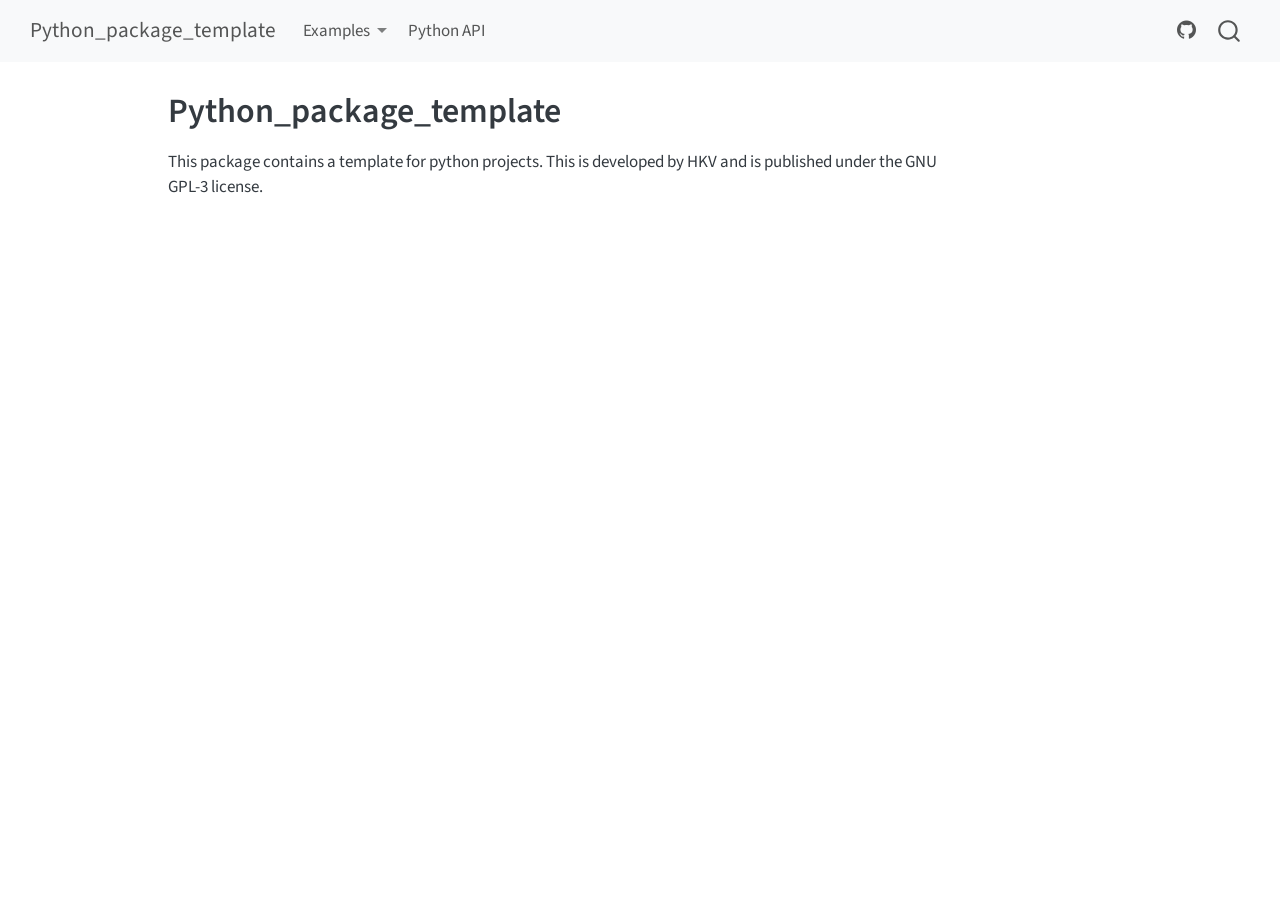
==== index.html @ 2fd2ff85 "deploy: bac56e8e283541ebff613e1170b64253c7cd5dfa" ====
<!DOCTYPE html>
<html xmlns="http://www.w3.org/1999/xhtml" lang="en" xml:lang="en"><head>

<meta charset="utf-8">
<meta name="generator" content="quarto-1.5.57">

<meta name="viewport" content="width=device-width, initial-scale=1.0, user-scalable=yes">


<title>Python_package_template</title>
<style>
code{white-space: pre-wrap;}
span.smallcaps{font-variant: small-caps;}
div.columns{display: flex; gap: min(4vw, 1.5em);}
div.column{flex: auto; overflow-x: auto;}
div.hanging-indent{margin-left: 1.5em; text-indent: -1.5em;}
ul.task-list{list-style: none;}
ul.task-list li input[type="checkbox"] {
  width: 0.8em;
  margin: 0 0.8em 0.2em -1em; /* quarto-specific, see https://github.com/quarto-dev/quarto-cli/issues/4556 */ 
  vertical-align: middle;
}
</style>


<script src="site_libs/quarto-nav/quarto-nav.js"></script>
<script src="site_libs/quarto-nav/headroom.min.js"></script>
<script src="site_libs/clipboard/clipboard.min.js"></script>
<script src="site_libs/quarto-search/autocomplete.umd.js"></script>
<script src="site_libs/quarto-search/fuse.min.js"></script>
<script src="site_libs/quarto-search/quarto-search.js"></script>
<meta name="quarto:offset" content="./">
<script src="site_libs/quarto-html/quarto.js"></script>
<script src="site_libs/quarto-html/popper.min.js"></script>
<script src="site_libs/quarto-html/tippy.umd.min.js"></script>
<script src="site_libs/quarto-html/anchor.min.js"></script>
<link href="site_libs/quarto-html/tippy.css" rel="stylesheet">
<link href="site_libs/quarto-html/quarto-syntax-highlighting.css" rel="stylesheet" id="quarto-text-highlighting-styles">
<script src="site_libs/bootstrap/bootstrap.min.js"></script>
<link href="site_libs/bootstrap/bootstrap-icons.css" rel="stylesheet">
<link href="site_libs/bootstrap/bootstrap.min.css" rel="stylesheet" id="quarto-bootstrap" data-mode="light">
<script id="quarto-search-options" type="application/json">{
  "location": "navbar",
  "copy-button": false,
  "collapse-after": 3,
  "panel-placement": "end",
  "type": "overlay",
  "limit": 50,
  "keyboard-shortcut": [
    "f",
    "/",
    "s"
  ],
  "show-item-context": false,
  "language": {
    "search-no-results-text": "No results",
    "search-matching-documents-text": "matching documents",
    "search-copy-link-title": "Copy link to search",
    "search-hide-matches-text": "Hide additional matches",
    "search-more-match-text": "more match in this document",
    "search-more-matches-text": "more matches in this document",
    "search-clear-button-title": "Clear",
    "search-text-placeholder": "",
    "search-detached-cancel-button-title": "Cancel",
    "search-submit-button-title": "Submit",
    "search-label": "Search"
  }
}</script>


</head>

<body class="nav-fixed">

<div id="quarto-search-results"></div>
  <header id="quarto-header" class="headroom fixed-top">
    <nav class="navbar navbar-expand-lg " data-bs-theme="dark">
      <div class="navbar-container container-fluid">
      <div class="navbar-brand-container mx-auto">
    <a class="navbar-brand" href="./index.html">
    <span class="navbar-title">Python_package_template</span>
    </a>
  </div>
            <div id="quarto-search" class="" title="Search"></div>
          <button class="navbar-toggler" type="button" data-bs-toggle="collapse" data-bs-target="#navbarCollapse" aria-controls="navbarCollapse" role="menu" aria-expanded="false" aria-label="Toggle navigation" onclick="if (window.quartoToggleHeadroom) { window.quartoToggleHeadroom(); }">
  <span class="navbar-toggler-icon"></span>
</button>
          <div class="collapse navbar-collapse" id="navbarCollapse">
            <ul class="navbar-nav navbar-nav-scroll me-auto">
  <li class="nav-item dropdown ">
    <a class="nav-link dropdown-toggle" href="#" id="nav-menu-examples" role="link" data-bs-toggle="dropdown" aria-expanded="false">
 <span class="menu-text">Examples</span>
    </a>
    <ul class="dropdown-menu" aria-labelledby="nav-menu-examples">    
        <li>
    <a class="dropdown-item" href="./examples/notebooks/introduction.html">
 <span class="dropdown-text">Introduction to Python_package_template</span></a>
  </li>  
    </ul>
  </li>
  <li class="nav-item">
    <a class="nav-link" href="./reference/index.html"> 
<span class="menu-text">Python API</span></a>
  </li>  
</ul>
            <ul class="navbar-nav navbar-nav-scroll ms-auto">
  <li class="nav-item compact">
    <a class="nav-link" href="https://github.com/HKV-products-services/python_package_template"> <i class="bi bi-github" role="img" aria-label="GitHub">
</i> 
<span class="menu-text"></span></a>
  </li>  
</ul>
          </div> <!-- /navcollapse -->
            <div class="quarto-navbar-tools">
</div>
      </div> <!-- /container-fluid -->
    </nav>
</header>
<!-- content -->
<div id="quarto-content" class="quarto-container page-columns page-rows-contents page-layout-article page-navbar">
<!-- sidebar -->
<!-- margin-sidebar -->
    <div id="quarto-margin-sidebar" class="sidebar margin-sidebar zindex-bottom">
        
    </div>
<!-- main -->
<main class="content" id="quarto-document-content">

<header id="title-block-header" class="quarto-title-block default">
<div class="quarto-title">
<h1 class="title">Python_package_template</h1>
</div>



<div class="quarto-title-meta">

    
  
    
  </div>
  


</header>


<p>This package contains a template for python projects. This is developed by HKV and is published under the GNU GPL-3 license.</p>



</main> <!-- /main -->
<script id="quarto-html-after-body" type="application/javascript">
window.document.addEventListener("DOMContentLoaded", function (event) {
  const toggleBodyColorMode = (bsSheetEl) => {
    const mode = bsSheetEl.getAttribute("data-mode");
    const bodyEl = window.document.querySelector("body");
    if (mode === "dark") {
      bodyEl.classList.add("quarto-dark");
      bodyEl.classList.remove("quarto-light");
    } else {
      bodyEl.classList.add("quarto-light");
      bodyEl.classList.remove("quarto-dark");
    }
  }
  const toggleBodyColorPrimary = () => {
    const bsSheetEl = window.document.querySelector("link#quarto-bootstrap");
    if (bsSheetEl) {
      toggleBodyColorMode(bsSheetEl);
    }
  }
  toggleBodyColorPrimary();  
  const icon = "";
  const anchorJS = new window.AnchorJS();
  anchorJS.options = {
    placement: 'right',
    icon: icon
  };
  anchorJS.add('.anchored');
  const isCodeAnnotation = (el) => {
    for (const clz of el.classList) {
      if (clz.startsWith('code-annotation-')) {                     
        return true;
      }
    }
    return false;
  }
  const onCopySuccess = function(e) {
    // button target
    const button = e.trigger;
    // don't keep focus
    button.blur();
    // flash "checked"
    button.classList.add('code-copy-button-checked');
    var currentTitle = button.getAttribute("title");
    button.setAttribute("title", "Copied!");
    let tooltip;
    if (window.bootstrap) {
      button.setAttribute("data-bs-toggle", "tooltip");
      button.setAttribute("data-bs-placement", "left");
      button.setAttribute("data-bs-title", "Copied!");
      tooltip = new bootstrap.Tooltip(button, 
        { trigger: "manual", 
          customClass: "code-copy-button-tooltip",
          offset: [0, -8]});
      tooltip.show();    
    }
    setTimeout(function() {
      if (tooltip) {
        tooltip.hide();
        button.removeAttribute("data-bs-title");
        button.removeAttribute("data-bs-toggle");
        button.removeAttribute("data-bs-placement");
      }
      button.setAttribute("title", currentTitle);
      button.classList.remove('code-copy-button-checked');
    }, 1000);
    // clear code selection
    e.clearSelection();
  }
  const getTextToCopy = function(trigger) {
      const codeEl = trigger.previousElementSibling.cloneNode(true);
      for (const childEl of codeEl.children) {
        if (isCodeAnnotation(childEl)) {
          childEl.remove();
        }
      }
      return codeEl.innerText;
  }
  const clipboard = new window.ClipboardJS('.code-copy-button:not([data-in-quarto-modal])', {
    text: getTextToCopy
  });
  clipboard.on('success', onCopySuccess);
  if (window.document.getElementById('quarto-embedded-source-code-modal')) {
    // For code content inside modals, clipBoardJS needs to be initialized with a container option
    // TODO: Check when it could be a function (https://github.com/zenorocha/clipboard.js/issues/860)
    const clipboardModal = new window.ClipboardJS('.code-copy-button[data-in-quarto-modal]', {
      text: getTextToCopy,
      container: window.document.getElementById('quarto-embedded-source-code-modal')
    });
    clipboardModal.on('success', onCopySuccess);
  }
    var localhostRegex = new RegExp(/^(?:http|https):\/\/localhost\:?[0-9]*\//);
    var mailtoRegex = new RegExp(/^mailto:/);
      var filterRegex = new RegExp('/' + window.location.host + '/');
    var isInternal = (href) => {
        return filterRegex.test(href) || localhostRegex.test(href) || mailtoRegex.test(href);
    }
    // Inspect non-navigation links and adorn them if external
 	var links = window.document.querySelectorAll('a[href]:not(.nav-link):not(.navbar-brand):not(.toc-action):not(.sidebar-link):not(.sidebar-item-toggle):not(.pagination-link):not(.no-external):not([aria-hidden]):not(.dropdown-item):not(.quarto-navigation-tool):not(.about-link)');
    for (var i=0; i<links.length; i++) {
      const link = links[i];
      if (!isInternal(link.href)) {
        // undo the damage that might have been done by quarto-nav.js in the case of
        // links that we want to consider external
        if (link.dataset.originalHref !== undefined) {
          link.href = link.dataset.originalHref;
        }
      }
    }
  function tippyHover(el, contentFn, onTriggerFn, onUntriggerFn) {
    const config = {
      allowHTML: true,
      maxWidth: 500,
      delay: 100,
      arrow: false,
      appendTo: function(el) {
          return el.parentElement;
      },
      interactive: true,
      interactiveBorder: 10,
      theme: 'quarto',
      placement: 'bottom-start',
    };
    if (contentFn) {
      config.content = contentFn;
    }
    if (onTriggerFn) {
      config.onTrigger = onTriggerFn;
    }
    if (onUntriggerFn) {
      config.onUntrigger = onUntriggerFn;
    }
    window.tippy(el, config); 
  }
  const noterefs = window.document.querySelectorAll('a[role="doc-noteref"]');
  for (var i=0; i<noterefs.length; i++) {
    const ref = noterefs[i];
    tippyHover(ref, function() {
      // use id or data attribute instead here
      let href = ref.getAttribute('data-footnote-href') || ref.getAttribute('href');
      try { href = new URL(href).hash; } catch {}
      const id = href.replace(/^#\/?/, "");
      const note = window.document.getElementById(id);
      if (note) {
        return note.innerHTML;
      } else {
        return "";
      }
    });
  }
  const xrefs = window.document.querySelectorAll('a.quarto-xref');
  const processXRef = (id, note) => {
    // Strip column container classes
    const stripColumnClz = (el) => {
      el.classList.remove("page-full", "page-columns");
      if (el.children) {
        for (const child of el.children) {
          stripColumnClz(child);
        }
      }
    }
    stripColumnClz(note)
    if (id === null || id.startsWith('sec-')) {
      // Special case sections, only their first couple elements
      const container = document.createElement("div");
      if (note.children && note.children.length > 2) {
        container.appendChild(note.children[0].cloneNode(true));
        for (let i = 1; i < note.children.length; i++) {
          const child = note.children[i];
          if (child.tagName === "P" && child.innerText === "") {
            continue;
          } else {
            container.appendChild(child.cloneNode(true));
            break;
          }
        }
        if (window.Quarto?.typesetMath) {
          window.Quarto.typesetMath(container);
        }
        return container.innerHTML
      } else {
        if (window.Quarto?.typesetMath) {
          window.Quarto.typesetMath(note);
        }
        return note.innerHTML;
      }
    } else {
      // Remove any anchor links if they are present
      const anchorLink = note.querySelector('a.anchorjs-link');
      if (anchorLink) {
        anchorLink.remove();
      }
      if (window.Quarto?.typesetMath) {
        window.Quarto.typesetMath(note);
      }
      // TODO in 1.5, we should make sure this works without a callout special case
      if (note.classList.contains("callout")) {
        return note.outerHTML;
      } else {
        return note.innerHTML;
      }
    }
  }
  for (var i=0; i<xrefs.length; i++) {
    const xref = xrefs[i];
    tippyHover(xref, undefined, function(instance) {
      instance.disable();
      let url = xref.getAttribute('href');
      let hash = undefined; 
      if (url.startsWith('#')) {
        hash = url;
      } else {
        try { hash = new URL(url).hash; } catch {}
      }
      if (hash) {
        const id = hash.replace(/^#\/?/, "");
        const note = window.document.getElementById(id);
        if (note !== null) {
          try {
            const html = processXRef(id, note.cloneNode(true));
            instance.setContent(html);
          } finally {
            instance.enable();
            instance.show();
          }
        } else {
          // See if we can fetch this
          fetch(url.split('#')[0])
          .then(res => res.text())
          .then(html => {
            const parser = new DOMParser();
            const htmlDoc = parser.parseFromString(html, "text/html");
            const note = htmlDoc.getElementById(id);
            if (note !== null) {
              const html = processXRef(id, note);
              instance.setContent(html);
            } 
          }).finally(() => {
            instance.enable();
            instance.show();
          });
        }
      } else {
        // See if we can fetch a full url (with no hash to target)
        // This is a special case and we should probably do some content thinning / targeting
        fetch(url)
        .then(res => res.text())
        .then(html => {
          const parser = new DOMParser();
          const htmlDoc = parser.parseFromString(html, "text/html");
          const note = htmlDoc.querySelector('main.content');
          if (note !== null) {
            // This should only happen for chapter cross references
            // (since there is no id in the URL)
            // remove the first header
            if (note.children.length > 0 && note.children[0].tagName === "HEADER") {
              note.children[0].remove();
            }
            const html = processXRef(null, note);
            instance.setContent(html);
          } 
        }).finally(() => {
          instance.enable();
          instance.show();
        });
      }
    }, function(instance) {
    });
  }
      let selectedAnnoteEl;
      const selectorForAnnotation = ( cell, annotation) => {
        let cellAttr = 'data-code-cell="' + cell + '"';
        let lineAttr = 'data-code-annotation="' +  annotation + '"';
        const selector = 'span[' + cellAttr + '][' + lineAttr + ']';
        return selector;
      }
      const selectCodeLines = (annoteEl) => {
        const doc = window.document;
        const targetCell = annoteEl.getAttribute("data-target-cell");
        const targetAnnotation = annoteEl.getAttribute("data-target-annotation");
        const annoteSpan = window.document.querySelector(selectorForAnnotation(targetCell, targetAnnotation));
        const lines = annoteSpan.getAttribute("data-code-lines").split(",");
        const lineIds = lines.map((line) => {
          return targetCell + "-" + line;
        })
        let top = null;
        let height = null;
        let parent = null;
        if (lineIds.length > 0) {
            //compute the position of the single el (top and bottom and make a div)
            const el = window.document.getElementById(lineIds[0]);
            top = el.offsetTop;
            height = el.offsetHeight;
            parent = el.parentElement.parentElement;
          if (lineIds.length > 1) {
            const lastEl = window.document.getElementById(lineIds[lineIds.length - 1]);
            const bottom = lastEl.offsetTop + lastEl.offsetHeight;
            height = bottom - top;
          }
          if (top !== null && height !== null && parent !== null) {
            // cook up a div (if necessary) and position it 
            let div = window.document.getElementById("code-annotation-line-highlight");
            if (div === null) {
              div = window.document.createElement("div");
              div.setAttribute("id", "code-annotation-line-highlight");
              div.style.position = 'absolute';
              parent.appendChild(div);
            }
            div.style.top = top - 2 + "px";
            div.style.height = height + 4 + "px";
            div.style.left = 0;
            let gutterDiv = window.document.getElementById("code-annotation-line-highlight-gutter");
            if (gutterDiv === null) {
              gutterDiv = window.document.createElement("div");
              gutterDiv.setAttribute("id", "code-annotation-line-highlight-gutter");
              gutterDiv.style.position = 'absolute';
              const codeCell = window.document.getElementById(targetCell);
              const gutter = codeCell.querySelector('.code-annotation-gutter');
              gutter.appendChild(gutterDiv);
            }
            gutterDiv.style.top = top - 2 + "px";
            gutterDiv.style.height = height + 4 + "px";
          }
          selectedAnnoteEl = annoteEl;
        }
      };
      const unselectCodeLines = () => {
        const elementsIds = ["code-annotation-line-highlight", "code-annotation-line-highlight-gutter"];
        elementsIds.forEach((elId) => {
          const div = window.document.getElementById(elId);
          if (div) {
            div.remove();
          }
        });
        selectedAnnoteEl = undefined;
      };
        // Handle positioning of the toggle
    window.addEventListener(
      "resize",
      throttle(() => {
        elRect = undefined;
        if (selectedAnnoteEl) {
          selectCodeLines(selectedAnnoteEl);
        }
      }, 10)
    );
    function throttle(fn, ms) {
    let throttle = false;
    let timer;
      return (...args) => {
        if(!throttle) { // first call gets through
            fn.apply(this, args);
            throttle = true;
        } else { // all the others get throttled
            if(timer) clearTimeout(timer); // cancel #2
            timer = setTimeout(() => {
              fn.apply(this, args);
              timer = throttle = false;
            }, ms);
        }
      };
    }
      // Attach click handler to the DT
      const annoteDls = window.document.querySelectorAll('dt[data-target-cell]');
      for (const annoteDlNode of annoteDls) {
        annoteDlNode.addEventListener('click', (event) => {
          const clickedEl = event.target;
          if (clickedEl !== selectedAnnoteEl) {
            unselectCodeLines();
            const activeEl = window.document.querySelector('dt[data-target-cell].code-annotation-active');
            if (activeEl) {
              activeEl.classList.remove('code-annotation-active');
            }
            selectCodeLines(clickedEl);
            clickedEl.classList.add('code-annotation-active');
          } else {
            // Unselect the line
            unselectCodeLines();
            clickedEl.classList.remove('code-annotation-active');
          }
        });
      }
  const findCites = (el) => {
    const parentEl = el.parentElement;
    if (parentEl) {
      const cites = parentEl.dataset.cites;
      if (cites) {
        return {
          el,
          cites: cites.split(' ')
        };
      } else {
        return findCites(el.parentElement)
      }
    } else {
      return undefined;
    }
  };
  var bibliorefs = window.document.querySelectorAll('a[role="doc-biblioref"]');
  for (var i=0; i<bibliorefs.length; i++) {
    const ref = bibliorefs[i];
    const citeInfo = findCites(ref);
    if (citeInfo) {
      tippyHover(citeInfo.el, function() {
        var popup = window.document.createElement('div');
        citeInfo.cites.forEach(function(cite) {
          var citeDiv = window.document.createElement('div');
          citeDiv.classList.add('hanging-indent');
          citeDiv.classList.add('csl-entry');
          var biblioDiv = window.document.getElementById('ref-' + cite);
          if (biblioDiv) {
            citeDiv.innerHTML = biblioDiv.innerHTML;
          }
          popup.appendChild(citeDiv);
        });
        return popup.innerHTML;
      });
    }
  }
});
</script>
</div> <!-- /content -->




</body></html>
---- site_libs/quarto-html/tippy.css ----
.tippy-box[data-animation=fade][data-state=hidden]{opacity:0}[data-tippy-root]{max-width:calc(100vw - 10px)}.tippy-box{position:relative;background-color:#333;color:#fff;border-radius:4px;font-size:14px;line-height:1.4;white-space:normal;outline:0;transition-property:transform,visibility,opacity}.tippy-box[data-placement^=top]>.tippy-arrow{bottom:0}.tippy-box[data-placement^=top]>.tippy-arrow:before{bottom:-7px;left:0;border-width:8px 8px 0;border-top-color:initial;transform-origin:center top}.tippy-box[data-placement^=bottom]>.tippy-arrow{top:0}.tippy-box[data-placement^=bottom]>.tippy-arrow:before{top:-7px;left:0;border-width:0 8px 8px;border-bottom-color:initial;transform-origin:center bottom}.tippy-box[data-placement^=left]>.tippy-arrow{right:0}.tippy-box[data-placement^=left]>.tippy-arrow:before{border-width:8px 0 8px 8px;border-left-color:initial;right:-7px;transform-origin:center left}.tippy-box[data-placement^=right]>.tippy-arrow{left:0}.tippy-box[data-placement^=right]>.tippy-arrow:before{left:-7px;border-width:8px 8px 8px 0;border-right-color:initial;transform-origin:center right}.tippy-box[data-inertia][data-state=visible]{transition-timing-function:cubic-bezier(.54,1.5,.38,1.11)}.tippy-arrow{width:16px;height:16px;color:#333}.tippy-arrow:before{content:"";position:absolute;border-color:transparent;border-style:solid}.tippy-content{position:relative;padding:5px 9px;z-index:1}
---- site_libs/quarto-html/quarto-syntax-highlighting.css ----
/* quarto syntax highlight colors */
:root {
  --quarto-hl-ot-color: #003B4F;
  --quarto-hl-at-color: #657422;
  --quarto-hl-ss-color: #20794D;
  --quarto-hl-an-color: #5E5E5E;
  --quarto-hl-fu-color: #4758AB;
  --quarto-hl-st-color: #20794D;
  --quarto-hl-cf-color: #003B4F;
  --quarto-hl-op-color: #5E5E5E;
  --quarto-hl-er-color: #AD0000;
  --quarto-hl-bn-color: #AD0000;
  --quarto-hl-al-color: #AD0000;
  --quarto-hl-va-color: #111111;
  --quarto-hl-bu-color: inherit;
  --quarto-hl-ex-color: inherit;
  --quarto-hl-pp-color: #AD0000;
  --quarto-hl-in-color: #5E5E5E;
  --quarto-hl-vs-color: #20794D;
  --quarto-hl-wa-color: #5E5E5E;
  --quarto-hl-do-color: #5E5E5E;
  --quarto-hl-im-color: #00769E;
  --quarto-hl-ch-color: #20794D;
  --quarto-hl-dt-color: #AD0000;
  --quarto-hl-fl-color: #AD0000;
  --quarto-hl-co-color: #5E5E5E;
  --quarto-hl-cv-color: #5E5E5E;
  --quarto-hl-cn-color: #8f5902;
  --quarto-hl-sc-color: #5E5E5E;
  --quarto-hl-dv-color: #AD0000;
  --quarto-hl-kw-color: #003B4F;
}

/* other quarto variables */
:root {
  --quarto-font-monospace: SFMono-Regular, Menlo, Monaco, Consolas, "Liberation Mono", "Courier New", monospace;
}

pre > code.sourceCode > span {
  color: #003B4F;
}

code span {
  color: #003B4F;
}

code.sourceCode > span {
  color: #003B4F;
}

div.sourceCode,
div.sourceCode pre.sourceCode {
  color: #003B4F;
}

code span.ot {
  color: #003B4F;
  font-style: inherit;
}

code span.at {
  color: #657422;
  font-style: inherit;
}

code span.ss {
  color: #20794D;
  font-style: inherit;
}

code span.an {
  color: #5E5E5E;
  font-style: inherit;
}

code span.fu {
  color: #4758AB;
  font-style: inherit;
}

code span.st {
  color: #20794D;
  font-style: inherit;
}

code span.cf {
  color: #003B4F;
  font-weight: bold;
  font-style: inherit;
}

code span.op {
  color: #5E5E5E;
  font-style: inherit;
}

code span.er {
  color: #AD0000;
  font-style: inherit;
}

code span.bn {
  color: #AD0000;
  font-style: inherit;
}

code span.al {
  color: #AD0000;
  font-style: inherit;
}

code span.va {
  color: #111111;
  font-style: inherit;
}

code span.bu {
  font-style: inherit;
}

code span.ex {
  font-style: inherit;
}

code span.pp {
  color: #AD0000;
  font-style: inherit;
}

code span.in {
  color: #5E5E5E;
  font-style: inherit;
}

code span.vs {
  color: #20794D;
  font-style: inherit;
}

code span.wa {
  color: #5E5E5E;
  font-style: italic;
}

code span.do {
  color: #5E5E5E;
  font-style: italic;
}

code span.im {
  color: #00769E;
  font-style: inherit;
}

code span.ch {
  color: #20794D;
  font-style: inherit;
}

code span.dt {
  color: #AD0000;
  font-style: inherit;
}

code span.fl {
  color: #AD0000;
  font-style: inherit;
}

code span.co {
  color: #5E5E5E;
  font-style: inherit;
}

code span.cv {
  color: #5E5E5E;
  font-style: italic;
}

code span.cn {
  color: #8f5902;
  font-style: inherit;
}

code span.sc {
  color: #5E5E5E;
  font-style: inherit;
}

code span.dv {
  color: #AD0000;
  font-style: inherit;
}

code span.kw {
  color: #003B4F;
  font-weight: bold;
  font-style: inherit;
}

.prevent-inlining {
  content: "</";
}

/*# sourceMappingURL=debc5d5d77c3f9108843748ff7464032.css.map */
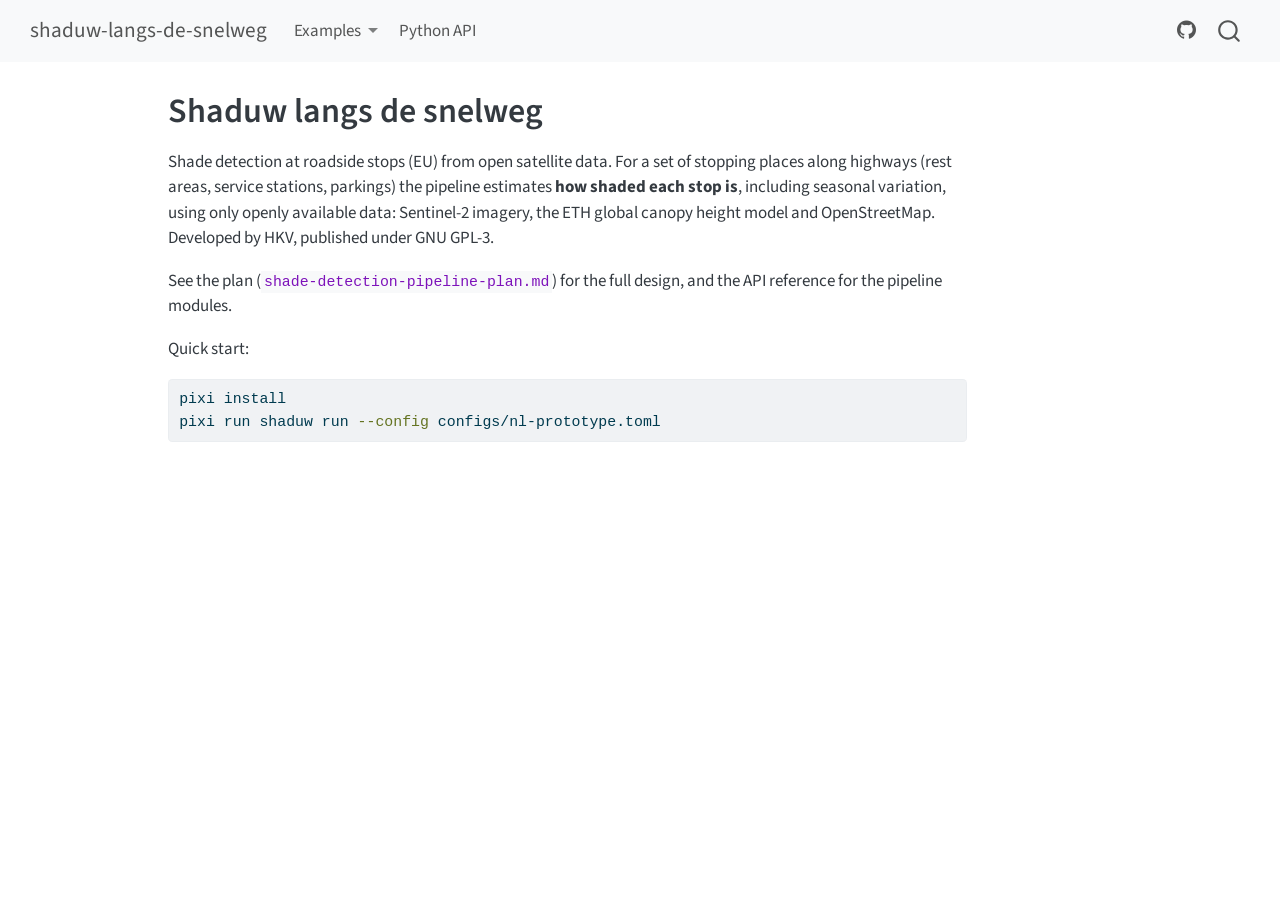
==== commit 0e737517: "deploy: ae7b4513597f7bd6c98d770e3a3f368c2d5b8ac2" ====
--- a/index.html
+++ b/index.html
@@ -7,7 +7,7 @@
 <meta name="viewport" content="width=device-width, initial-scale=1.0, user-scalable=yes">
 
 
-<title>Python_package_template</title>
+<title>Shaduw langs de snelweg – shaduw-langs-de-snelweg</title>
 <style>
 code{white-space: pre-wrap;}
 span.smallcaps{font-variant: small-caps;}
@@ -19,6 +19,40 @@
   width: 0.8em;
   margin: 0 0.8em 0.2em -1em; /* quarto-specific, see https://github.com/quarto-dev/quarto-cli/issues/4556 */ 
   vertical-align: middle;
+}
+/* CSS for syntax highlighting */
+pre > code.sourceCode { white-space: pre; position: relative; }
+pre > code.sourceCode > span { line-height: 1.25; }
+pre > code.sourceCode > span:empty { height: 1.2em; }
+.sourceCode { overflow: visible; }
+code.sourceCode > span { color: inherit; text-decoration: inherit; }
+div.sourceCode { margin: 1em 0; }
+pre.sourceCode { margin: 0; }
+@media screen {
+div.sourceCode { overflow: auto; }
+}
+@media print {
+pre > code.sourceCode { white-space: pre-wrap; }
+pre > code.sourceCode > span { display: inline-block; text-indent: -5em; padding-left: 5em; }
+}
+pre.numberSource code
+  { counter-reset: source-line 0; }
+pre.numberSource code > span
+  { position: relative; left: -4em; counter-increment: source-line; }
+pre.numberSource code > span > a:first-child::before
+  { content: counter(source-line);
+    position: relative; left: -1em; text-align: right; vertical-align: baseline;
+    border: none; display: inline-block;
+    -webkit-touch-callout: none; -webkit-user-select: none;
+    -khtml-user-select: none; -moz-user-select: none;
+    -ms-user-select: none; user-select: none;
+    padding: 0 4px; width: 4em;
+  }
+pre.numberSource { margin-left: 3em;  padding-left: 4px; }
+div.sourceCode
+  {   }
+@media screen {
+pre > code.sourceCode > span > a:first-child::before { text-decoration: underline; }
 }
 </style>
 
@@ -78,7 +112,7 @@
       <div class="navbar-container container-fluid">
       <div class="navbar-brand-container mx-auto">
     <a class="navbar-brand" href="./index.html">
-    <span class="navbar-title">Python_package_template</span>
+    <span class="navbar-title">shaduw-langs-de-snelweg</span>
     </a>
   </div>
             <div id="quarto-search" class="" title="Search"></div>
@@ -94,7 +128,7 @@
     <ul class="dropdown-menu" aria-labelledby="nav-menu-examples">    
         <li>
     <a class="dropdown-item" href="./examples/notebooks/introduction.html">
- <span class="dropdown-text">Introduction to Python_package_template</span></a>
+ <span class="dropdown-text">Introduction: shadow model demo</span></a>
   </li>  
     </ul>
   </li>
@@ -105,7 +139,7 @@
 </ul>
             <ul class="navbar-nav navbar-nav-scroll ms-auto">
   <li class="nav-item compact">
-    <a class="nav-link" href="https://github.com/HKV-products-services/python_package_template"> <i class="bi bi-github" role="img" aria-label="GitHub">
+    <a class="nav-link" href="https://github.com/HKV-products-services/shaduw-langs-de-snelweg"> <i class="bi bi-github" role="img" aria-label="GitHub">
 </i> 
 <span class="menu-text"></span></a>
   </li>  
@@ -128,7 +162,7 @@
 
 <header id="title-block-header" class="quarto-title-block default">
 <div class="quarto-title">
-<h1 class="title">Python_package_template</h1>
+<h1 class="title">Shaduw langs de snelweg</h1>
 </div>
 
 
@@ -145,7 +179,11 @@
 </header>
 
 
-<p>This package contains a template for python projects. This is developed by HKV and is published under the GNU GPL-3 license.</p>
+<p>Shade detection at roadside stops (EU) from open satellite data. For a set of stopping places along highways (rest areas, service stations, parkings) the pipeline estimates <strong>how shaded each stop is</strong>, including seasonal variation, using only openly available data: Sentinel-2 imagery, the ETH global canopy height model and OpenStreetMap. Developed by HKV, published under GNU GPL-3.</p>
+<p>See the plan (<code>shade-detection-pipeline-plan.md</code>) for the full design, and the API reference for the pipeline modules.</p>
+<p>Quick start:</p>
+<div class="sourceCode" id="cb1"><pre class="sourceCode bash code-with-copy"><code class="sourceCode bash"><span id="cb1-1"><a href="#cb1-1" aria-hidden="true" tabindex="-1"></a><span class="ex">pixi</span> install</span>
+<span id="cb1-2"><a href="#cb1-2" aria-hidden="true" tabindex="-1"></a><span class="ex">pixi</span> run shaduw run <span class="at">--config</span> configs/nl-prototype.toml</span></code><button title="Copy to Clipboard" class="code-copy-button"><i class="bi"></i></button></pre></div>
 
 
 
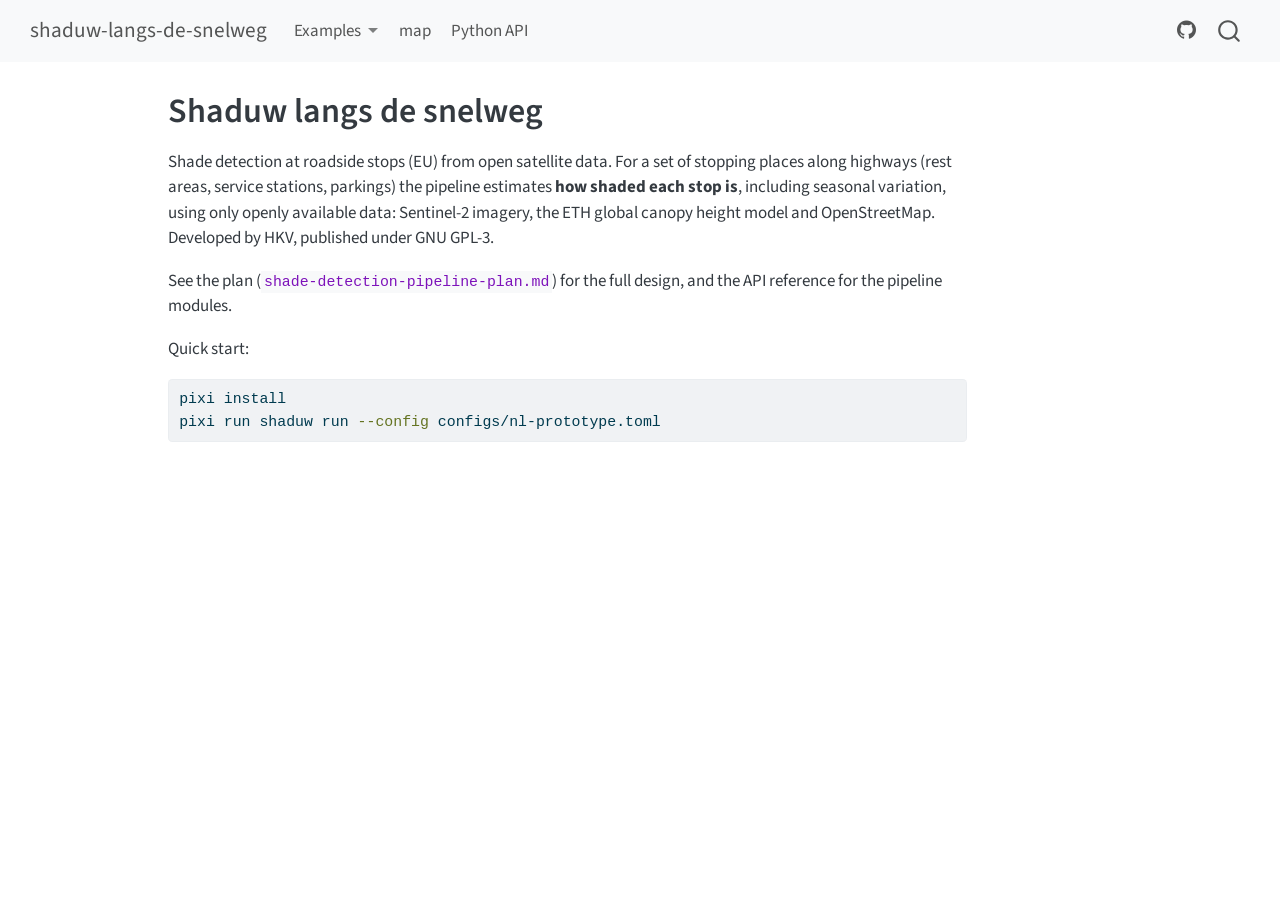
==== commit 99c904c5: "deploy: 285ecab48aa52ef66946e490e5c3303d7aa7b552" ====
--- a/index.html
+++ b/index.html
@@ -132,6 +132,10 @@
   </li>  
     </ul>
   </li>
+  <li class="nav-item">
+    <a class="nav-link" href="./examples/stops_shade_map_PoC.html"> 
+<span class="menu-text">map</span></a>
+  </li>  
   <li class="nav-item">
     <a class="nav-link" href="./reference/index.html"> 
 <span class="menu-text">Python API</span></a>
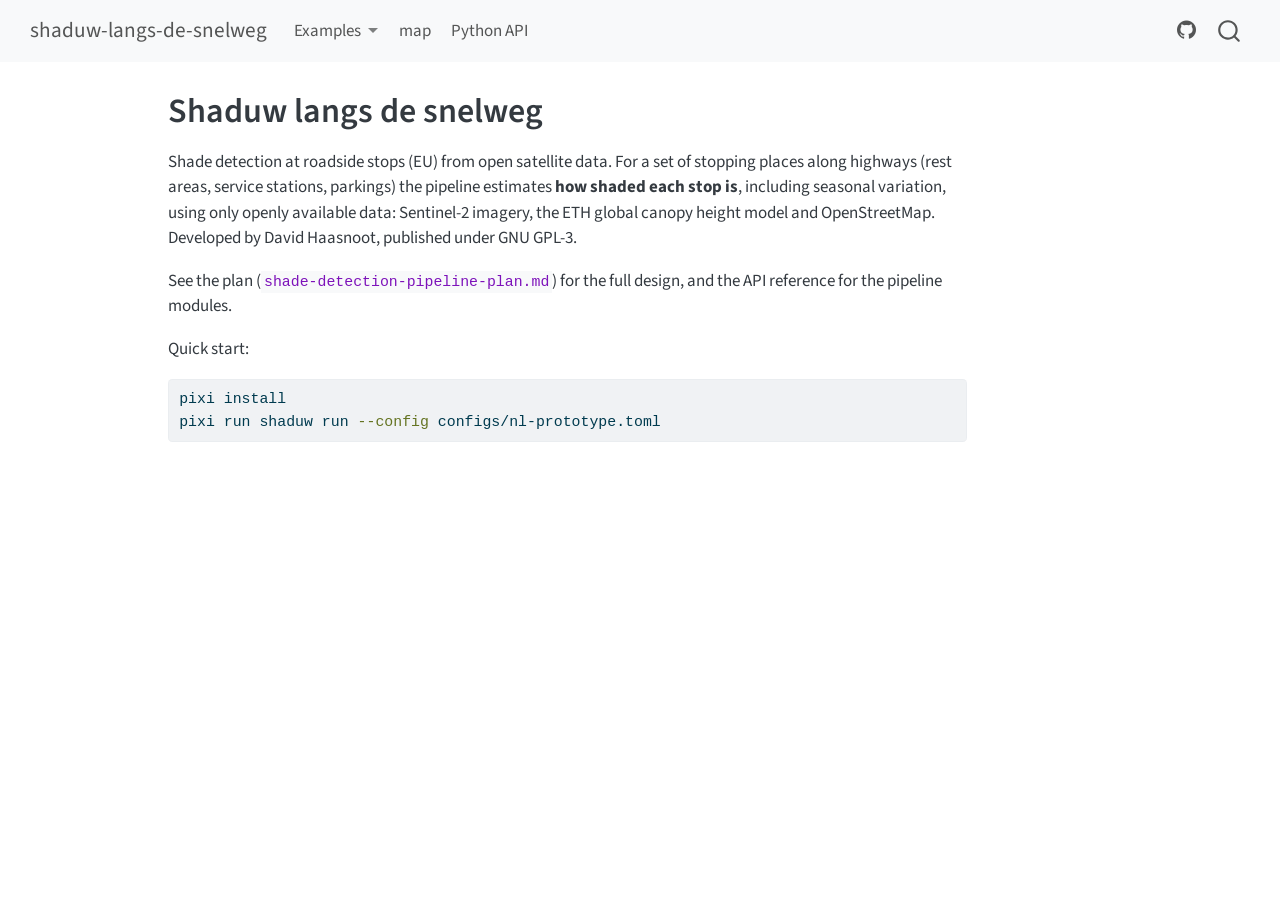
==== commit 170d7557: "deploy: 6cd6610c68ab4b1534bc9b5507e81f9435e731fe" ====
--- a/index.html
+++ b/index.html
@@ -133,7 +133,7 @@
     </ul>
   </li>
   <li class="nav-item">
-    <a class="nav-link" href="./examples/stops_shade_map_PoC.html"> 
+    <a class="nav-link" href="./examples/stops_shade_map.html"> 
 <span class="menu-text">map</span></a>
   </li>  
   <li class="nav-item">
@@ -143,7 +143,7 @@
 </ul>
             <ul class="navbar-nav navbar-nav-scroll ms-auto">
   <li class="nav-item compact">
-    <a class="nav-link" href="https://github.com/HKV-products-services/shaduw-langs-de-snelweg"> <i class="bi bi-github" role="img" aria-label="GitHub">
+    <a class="nav-link" href="https://github.com/daafip/shaduw-langs-de-snelweg"> <i class="bi bi-github" role="img" aria-label="GitHub">
 </i> 
 <span class="menu-text"></span></a>
   </li>  
@@ -183,7 +183,7 @@
 </header>
 
 
-<p>Shade detection at roadside stops (EU) from open satellite data. For a set of stopping places along highways (rest areas, service stations, parkings) the pipeline estimates <strong>how shaded each stop is</strong>, including seasonal variation, using only openly available data: Sentinel-2 imagery, the ETH global canopy height model and OpenStreetMap. Developed by HKV, published under GNU GPL-3.</p>
+<p>Shade detection at roadside stops (EU) from open satellite data. For a set of stopping places along highways (rest areas, service stations, parkings) the pipeline estimates <strong>how shaded each stop is</strong>, including seasonal variation, using only openly available data: Sentinel-2 imagery, the ETH global canopy height model and OpenStreetMap. Developed by David Haasnoot, published under GNU GPL-3.</p>
 <p>See the plan (<code>shade-detection-pipeline-plan.md</code>) for the full design, and the API reference for the pipeline modules.</p>
 <p>Quick start:</p>
 <div class="sourceCode" id="cb1"><pre class="sourceCode bash code-with-copy"><code class="sourceCode bash"><span id="cb1-1"><a href="#cb1-1" aria-hidden="true" tabindex="-1"></a><span class="ex">pixi</span> install</span>
